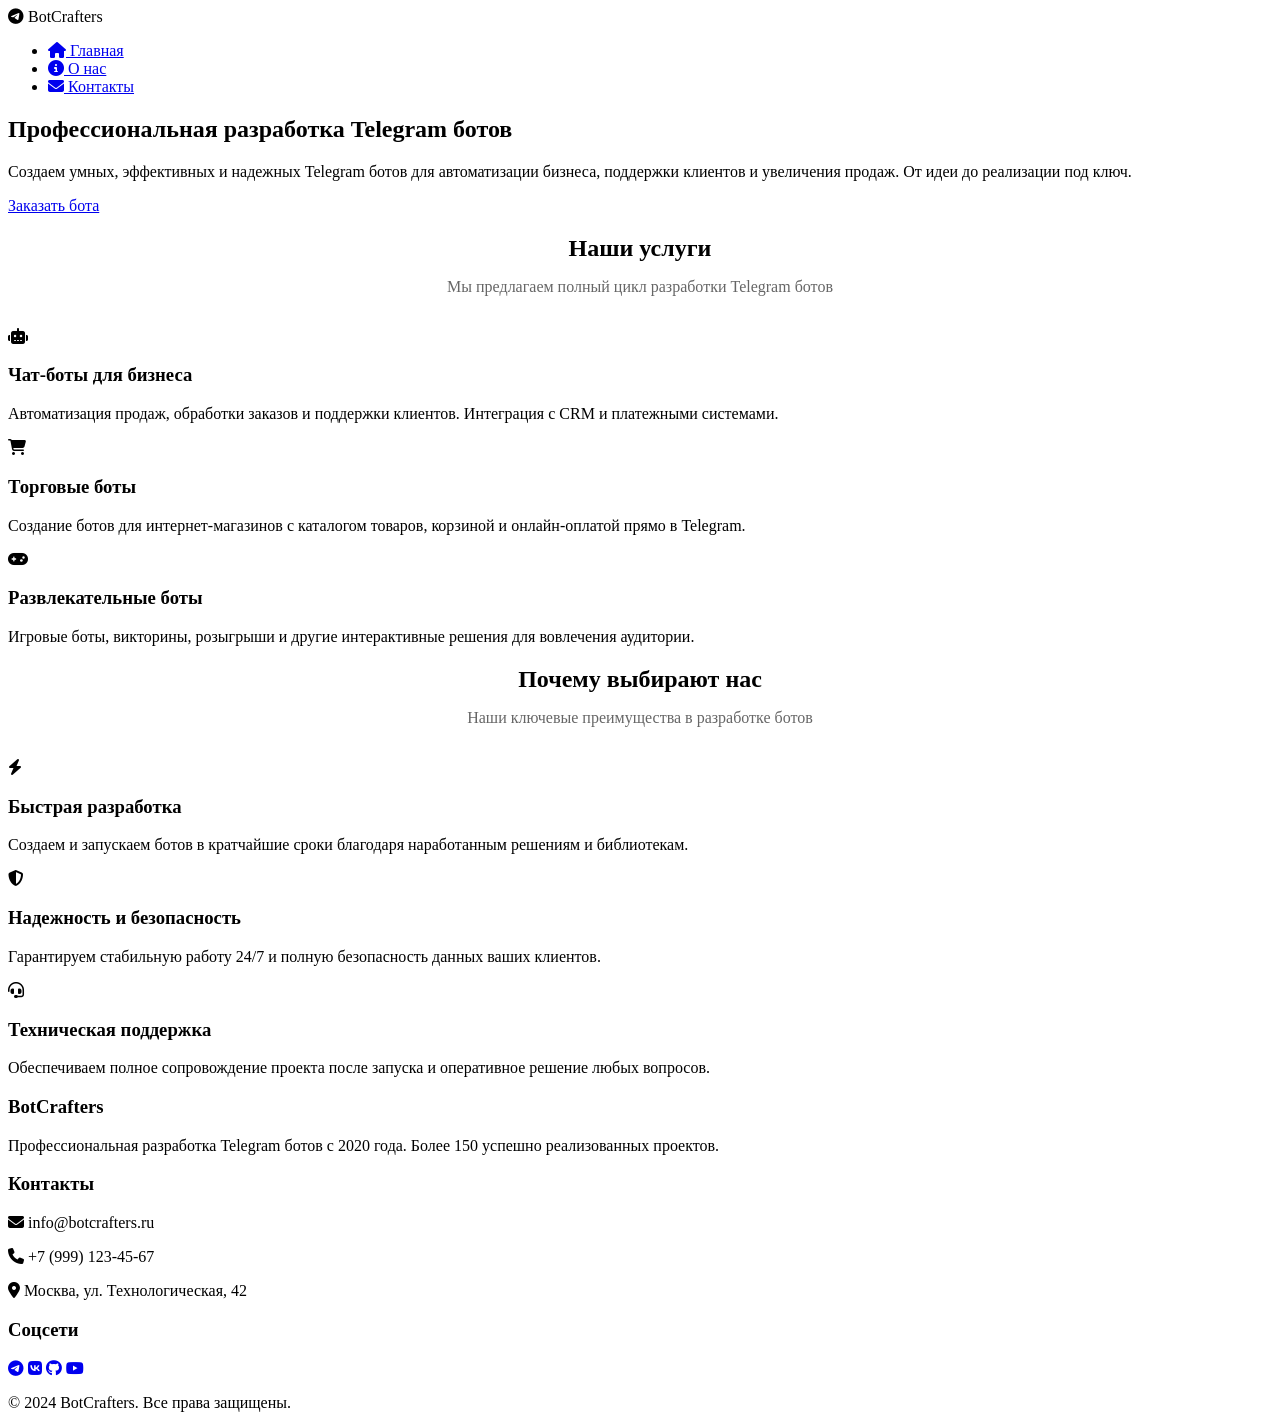
==== index.html @ 05d84965 "Add index" ====
<!DOCTYPE html>
<html lang="ru">
<head>
    <meta charset="UTF-8">
    <meta name="viewport" content="width=device-width, initial-scale=1.0">
    <title>BotCrafters - Разработка Telegram ботов</title>
    <link rel="stylesheet" href="style.css">
    <link rel="stylesheet" href="https://cdnjs.cloudflare.com/ajax/libs/font-awesome/6.4.0/css/all.min.css">
    <link rel="icon" type="image/x-icon" href="https://telegram.org/favicon.ico">
</head>
<body>
    <!-- Шапка -->
    <header>
        <div class="container">
            <nav>
                <div class="logo">
                    <i class="fab fa-telegram logo-icon"></i>
                    <span>BotCrafters</span>
                </div>
                <ul class="nav-links">
                    <li><a href="index.html"><i class="fas fa-home"></i> Главная</a></li>
                    <li><a href="about.html"><i class="fas fa-info-circle"></i> О нас</a></li>
                    <li><a href="contact.html"><i class="fas fa-envelope"></i> Контакты</a></li>
                </ul>
            </nav>
        </div>
    </header>

    <!-- Основной контент -->
    <main>
        <div class="container">
            <!-- Герой-секция -->
            <section class="hero">
                <h1>Профессиональная разработка Telegram ботов</h1>
                <p>Создаем умных, эффективных и надежных Telegram ботов для автоматизации бизнеса, поддержки клиентов и увеличения продаж. От идеи до реализации под ключ.</p>
                <a href="contact.html" class="btn">Заказать бота</a>
            </section>

            <!-- Услуги -->
            <section class="services">
                <h2 style="text-align: center; margin-bottom: 1rem;">Наши услуги</h2>
                <p style="text-align: center; margin-bottom: 2rem; color: #666;">Мы предлагаем полный цикл разработки Telegram ботов</p>
                
                <div class="services-grid">
                    <div class="service-card">
                        <div class="service-icon">
                            <i class="fas fa-robot"></i>
                        </div>
                        <h3>Чат-боты для бизнеса</h3>
                        <p>Автоматизация продаж, обработки заказов и поддержки клиентов. Интеграция с CRM и платежными системами.</p>
                    </div>
                    
                    <div class="service-card">
                        <div class="service-icon">
                            <i class="fas fa-shopping-cart"></i>
                        </div>
                        <h3>Торговые боты</h3>
                        <p>Создание ботов для интернет-магазинов с каталогом товаров, корзиной и онлайн-оплатой прямо в Telegram.</p>
                    </div>
                    
                    <div class="service-card">
                        <div class="service-icon">
                            <i class="fas fa-gamepad"></i>
                        </div>
                        <h3>Развлекательные боты</h3>
                        <p>Игровые боты, викторины, розыгрыши и другие интерактивные решения для вовлечения аудитории.</p>
                    </div>
                </div>
            </section>

            <!-- Преимущества -->
            <section class="features">
                <h2 style="text-align: center; margin-bottom: 1rem;">Почему выбирают нас</h2>
                <p style="text-align: center; margin-bottom: 2rem; color: #666;">Наши ключевые преимущества в разработке ботов</p>
                
                <div class="features-grid">
                    <div class="feature-card">
                        <div class="feature-icon">
                            <i class="fas fa-bolt"></i>
                        </div>
                        <h3>Быстрая разработка</h3>
                        <p>Создаем и запускаем ботов в кратчайшие сроки благодаря наработанным решениям и библиотекам.</p>
                    </div>
                    
                    <div class="feature-card">
                        <div class="feature-icon">
                            <i class="fas fa-shield-alt"></i>
                        </div>
                        <h3>Надежность и безопасность</h3>
                        <p>Гарантируем стабильную работу 24/7 и полную безопасность данных ваших клиентов.</p>
                    </div>
                    
                    <div class="feature-card">
                        <div class="feature-icon">
                            <i class="fas fa-headset"></i>
                        </div>
                        <h3>Техническая поддержка</h3>
                        <p>Обеспечиваем полное сопровождение проекта после запуска и оперативное решение любых вопросов.</p>
                    </div>
                </div>
            </section>
        </div>
    </main>

    <!-- Подвал -->
    <footer>
        <div class="container">
            <div class="footer-content">
                <div class="footer-section">
                    <h3>BotCrafters</h3>
                    <p>Профессиональная разработка Telegram ботов с 2020 года. Более 150 успешно реализованных проектов.</p>
                </div>
                
                <div class="footer-section">
                    <h3>Контакты</h3>
                    <p><i class="fas fa-envelope"></i> info@botcrafters.ru</p>
                    <p><i class="fas fa-phone"></i> +7 (999) 123-45-67</p>
                    <p><i class="fas fa-map-marker-alt"></i> Москва, ул. Технологическая, 42</p>
                </div>
                
                <div class="footer-section">
                    <h3>Соцсети</h3>
                    <div class="social-links">
                        <a href="#"><i class="fab fa-telegram"></i></a>
                        <a href="#"><i class="fab fa-vk"></i></a>
                        <a href="#"><i class="fab fa-github"></i></a>
                        <a href="#"><i class="fab fa-youtube"></i></a>
                    </div>
                </div>
            </div>
            
            <div class="copyright">
                <p>&copy; 2024 BotCrafters. Все права защищены.</p>
            </div>
        </div>
    </footer>

    <script src="script.js"></script>
</body>
</html>
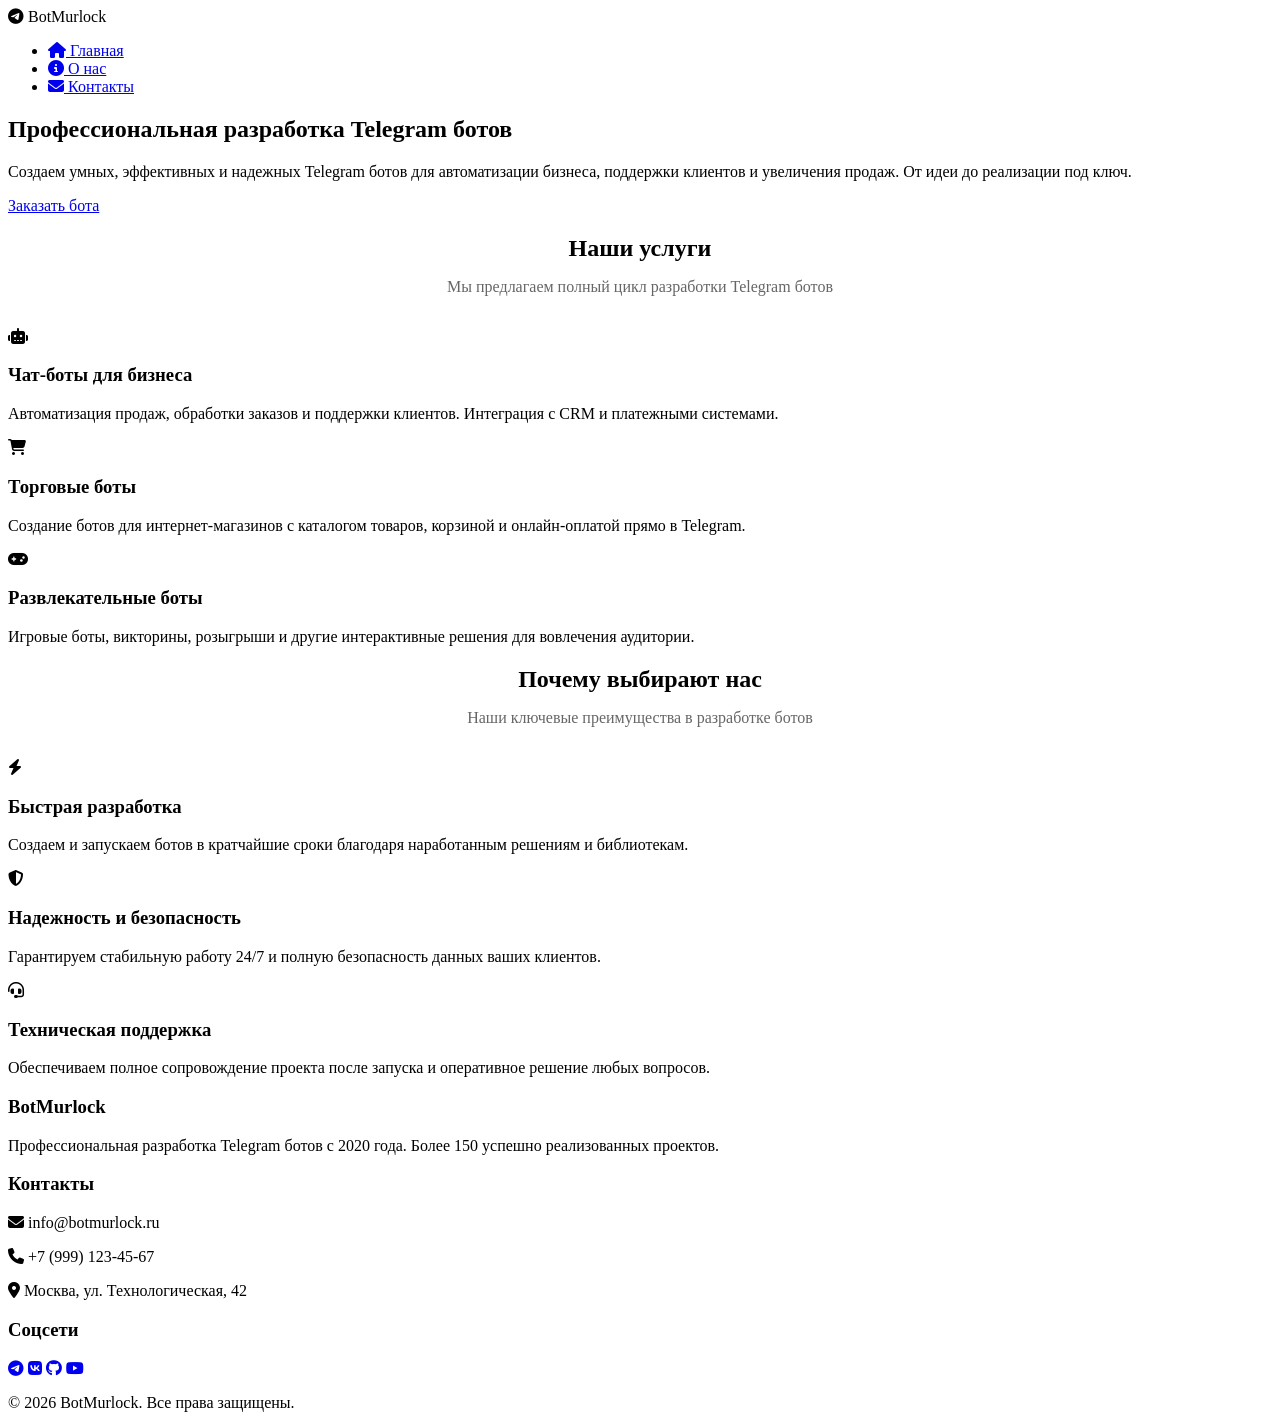
==== commit a2a3c36e: "Update about , contact , index" ====
--- a/index.html
+++ b/index.html
@@ -3,7 +3,7 @@
 <head>
     <meta charset="UTF-8">
     <meta name="viewport" content="width=device-width, initial-scale=1.0">
-    <title>BotCrafters - Разработка Telegram ботов</title>
+    <title>BotMurlock - Разработка Telegram ботов</title>
     <link rel="stylesheet" href="style.css">
     <link rel="stylesheet" href="https://cdnjs.cloudflare.com/ajax/libs/font-awesome/6.4.0/css/all.min.css">
     <link rel="icon" type="image/x-icon" href="https://telegram.org/favicon.ico">
@@ -15,7 +15,7 @@
             <nav>
                 <div class="logo">
                     <i class="fab fa-telegram logo-icon"></i>
-                    <span>BotCrafters</span>
+                    <span>BotMurlock</span>
                 </div>
                 <ul class="nav-links">
                     <li><a href="index.html"><i class="fas fa-home"></i> Главная</a></li>
@@ -107,13 +107,13 @@
         <div class="container">
             <div class="footer-content">
                 <div class="footer-section">
-                    <h3>BotCrafters</h3>
+                    <h3>BotMurlock</h3>
                     <p>Профессиональная разработка Telegram ботов с 2020 года. Более 150 успешно реализованных проектов.</p>
                 </div>
                 
                 <div class="footer-section">
                     <h3>Контакты</h3>
-                    <p><i class="fas fa-envelope"></i> info@botcrafters.ru</p>
+                    <p><i class="fas fa-envelope"></i> info@botmurlock.ru</p>
                     <p><i class="fas fa-phone"></i> +7 (999) 123-45-67</p>
                     <p><i class="fas fa-map-marker-alt"></i> Москва, ул. Технологическая, 42</p>
                 </div>
@@ -130,7 +130,7 @@
             </div>
             
             <div class="copyright">
-                <p>&copy; 2024 BotCrafters. Все права защищены.</p>
+                <p>&copy; 2026 BotMurlock. Все права защищены.</p>
             </div>
         </div>
     </footer>
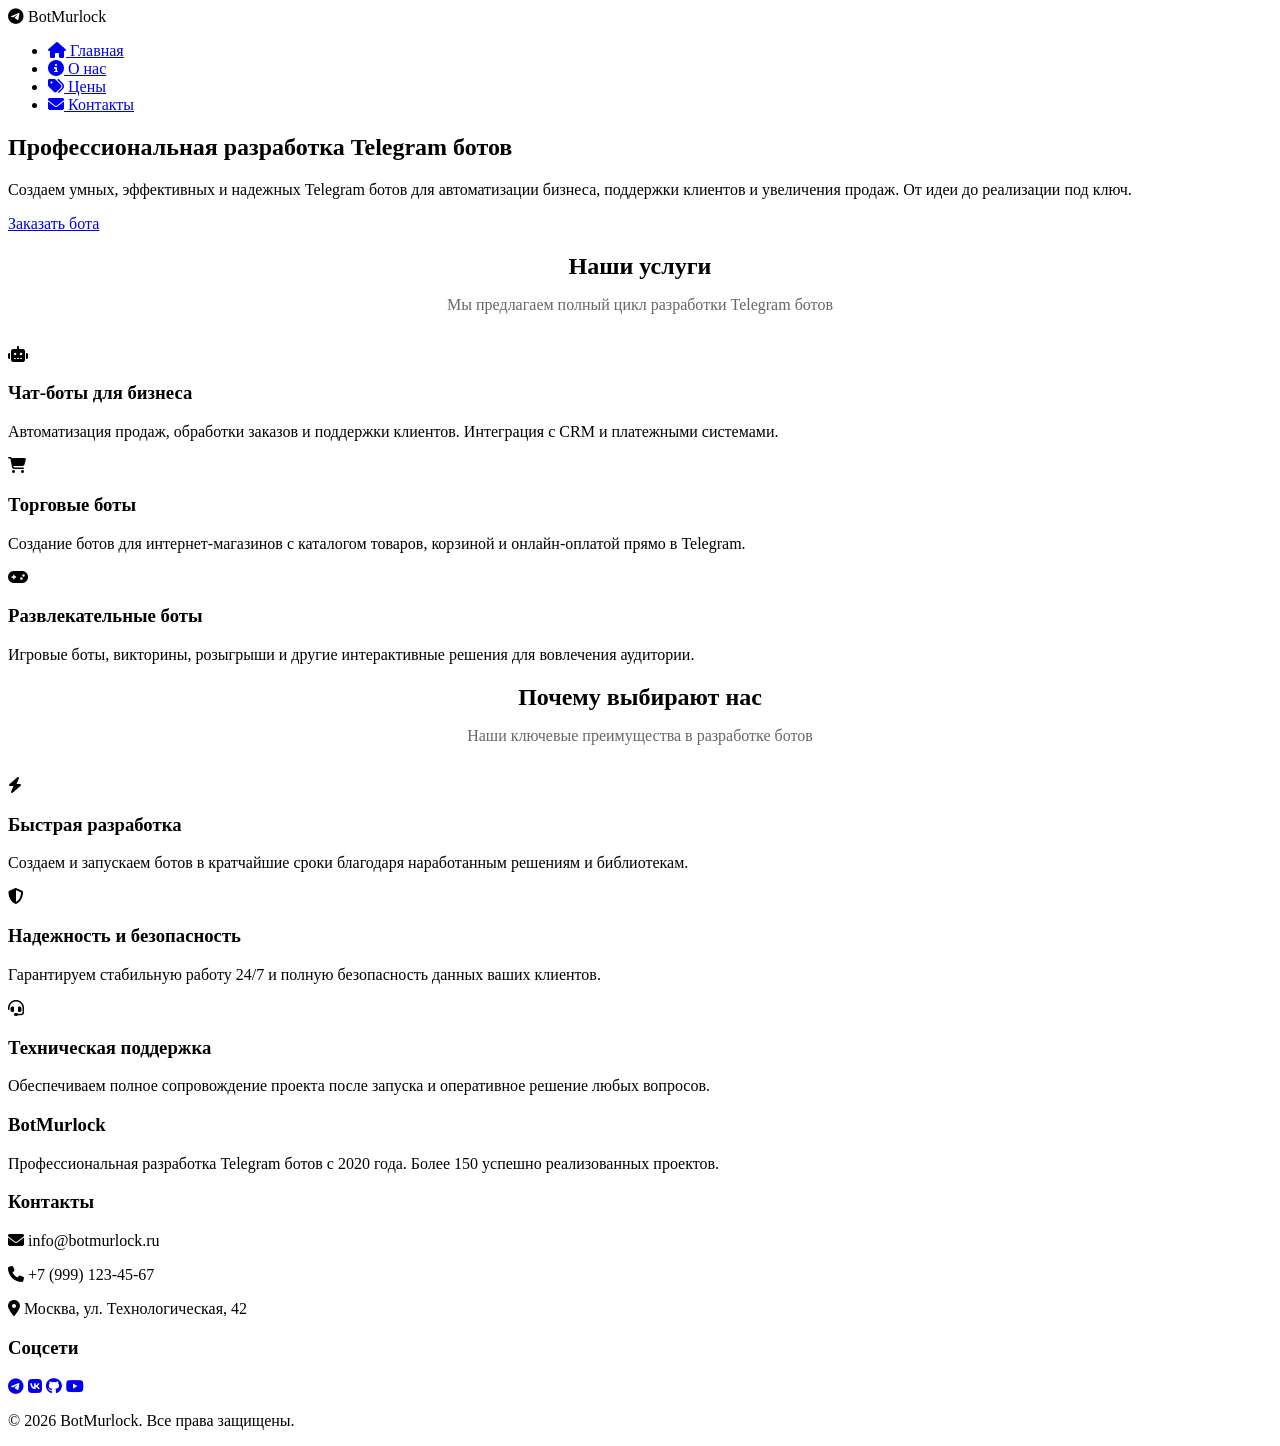
==== commit d47369d5: "Add pricing in nav menu" ====
--- a/index.html
+++ b/index.html
@@ -20,6 +20,7 @@
                 <ul class="nav-links">
                     <li><a href="index.html"><i class="fas fa-home"></i> Главная</a></li>
                     <li><a href="about.html"><i class="fas fa-info-circle"></i> О нас</a></li>
+                    <li><a href="pricing.html"><i class="fas fa-tags"></i> Цены</a></li>
                     <li><a href="contact.html"><i class="fas fa-envelope"></i> Контакты</a></li>
                 </ul>
             </nav>
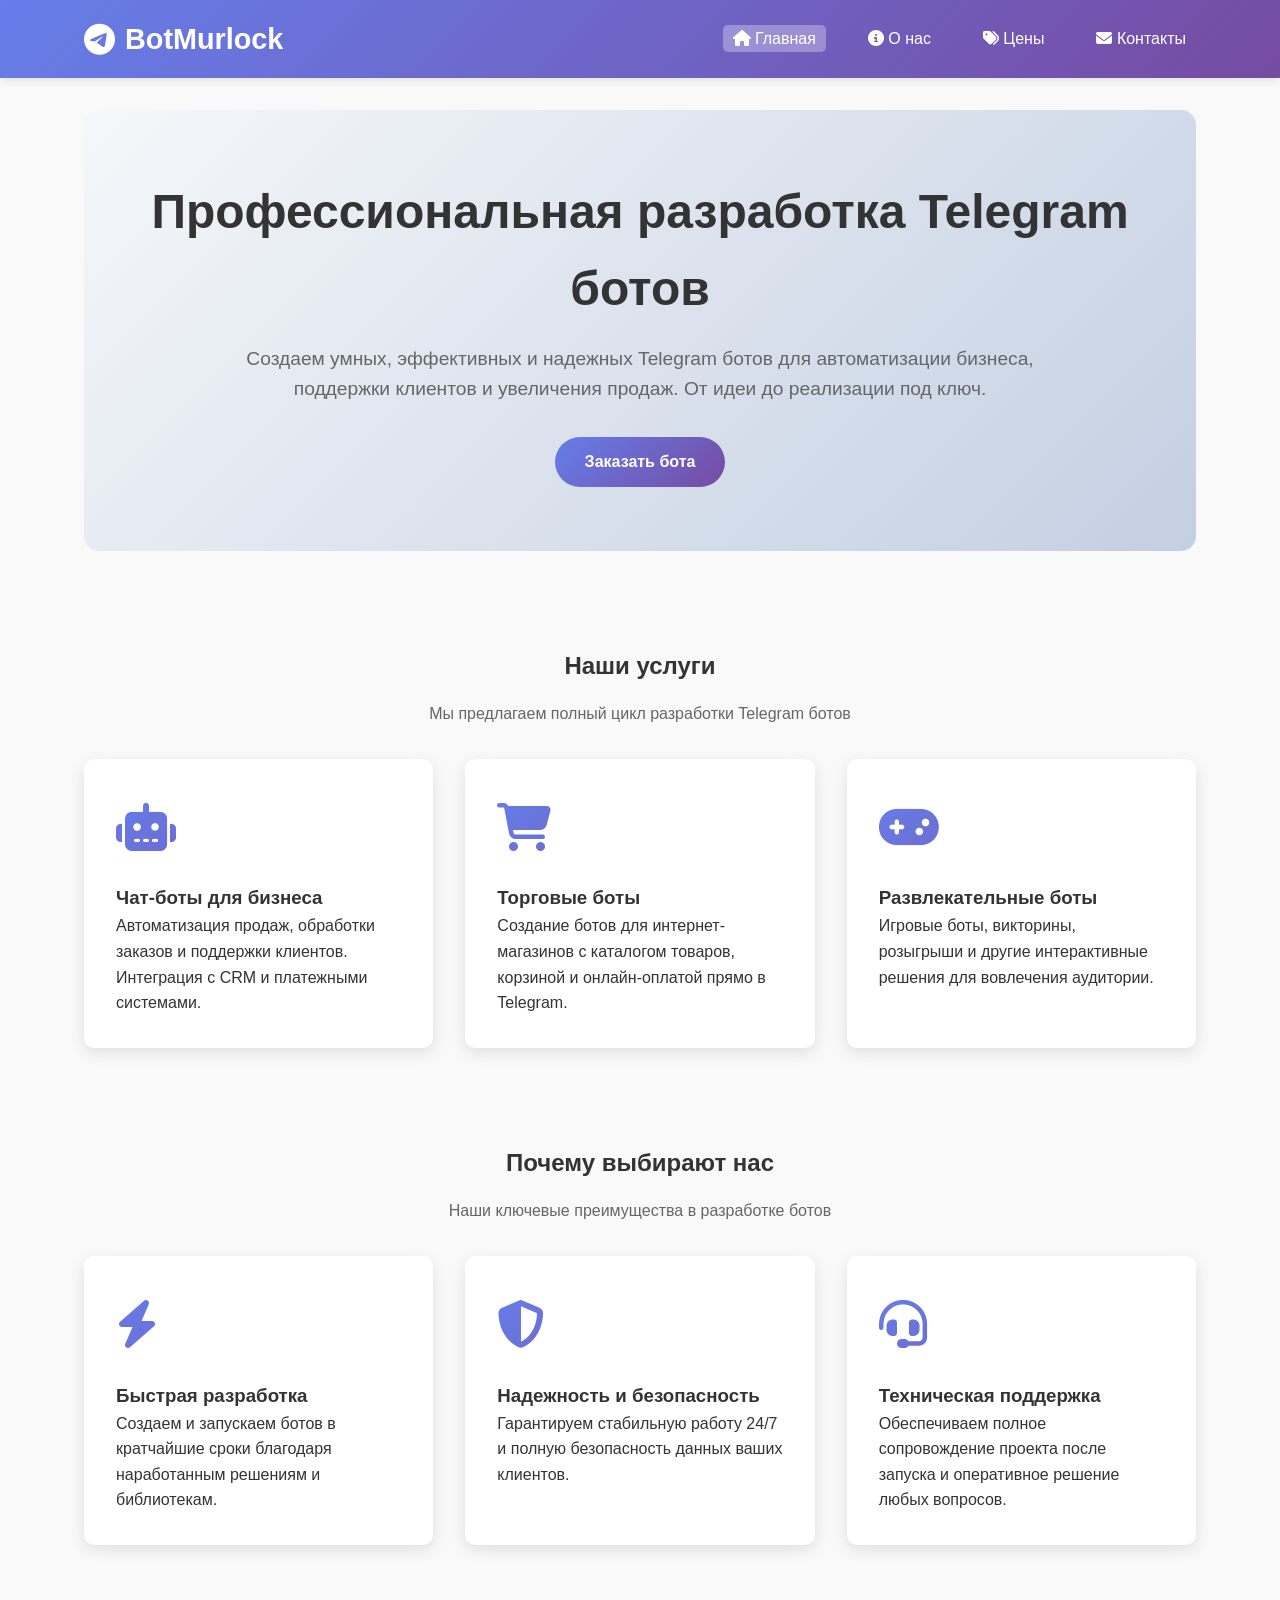
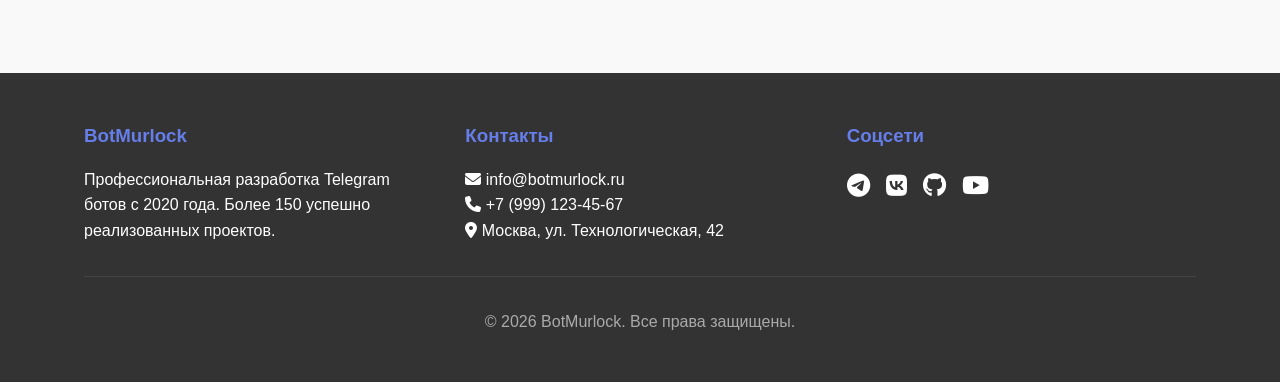
==== commit 85c62da5: "Update main pages, styles and JavaScripts" ====
--- a/index.html
+++ b/index.html
@@ -4,7 +4,7 @@
     <meta charset="UTF-8">
     <meta name="viewport" content="width=device-width, initial-scale=1.0">
     <title>BotMurlock - Разработка Telegram ботов</title>
-    <link rel="stylesheet" href="style.css">
+    <link rel="stylesheet" href="CSS/style.css">
     <link rel="stylesheet" href="https://cdnjs.cloudflare.com/ajax/libs/font-awesome/6.4.0/css/all.min.css">
     <link rel="icon" type="image/x-icon" href="https://telegram.org/favicon.ico">
 </head>
@@ -41,7 +41,7 @@
             <section class="services">
                 <h2 style="text-align: center; margin-bottom: 1rem;">Наши услуги</h2>
                 <p style="text-align: center; margin-bottom: 2rem; color: #666;">Мы предлагаем полный цикл разработки Telegram ботов</p>
-                
+
                 <div class="services-grid">
                     <div class="service-card">
                         <div class="service-icon">
@@ -50,7 +50,7 @@
                         <h3>Чат-боты для бизнеса</h3>
                         <p>Автоматизация продаж, обработки заказов и поддержки клиентов. Интеграция с CRM и платежными системами.</p>
                     </div>
-                    
+
                     <div class="service-card">
                         <div class="service-icon">
                             <i class="fas fa-shopping-cart"></i>
@@ -58,7 +58,7 @@
                         <h3>Торговые боты</h3>
                         <p>Создание ботов для интернет-магазинов с каталогом товаров, корзиной и онлайн-оплатой прямо в Telegram.</p>
                     </div>
-                    
+
                     <div class="service-card">
                         <div class="service-icon">
                             <i class="fas fa-gamepad"></i>
@@ -73,7 +73,7 @@
             <section class="features">
                 <h2 style="text-align: center; margin-bottom: 1rem;">Почему выбирают нас</h2>
                 <p style="text-align: center; margin-bottom: 2rem; color: #666;">Наши ключевые преимущества в разработке ботов</p>
-                
+
                 <div class="features-grid">
                     <div class="feature-card">
                         <div class="feature-icon">
@@ -82,7 +82,7 @@
                         <h3>Быстрая разработка</h3>
                         <p>Создаем и запускаем ботов в кратчайшие сроки благодаря наработанным решениям и библиотекам.</p>
                     </div>
-                    
+
                     <div class="feature-card">
                         <div class="feature-icon">
                             <i class="fas fa-shield-alt"></i>
@@ -90,7 +90,7 @@
                         <h3>Надежность и безопасность</h3>
                         <p>Гарантируем стабильную работу 24/7 и полную безопасность данных ваших клиентов.</p>
                     </div>
-                    
+
                     <div class="feature-card">
                         <div class="feature-icon">
                             <i class="fas fa-headset"></i>
@@ -111,14 +111,14 @@
                     <h3>BotMurlock</h3>
                     <p>Профессиональная разработка Telegram ботов с 2020 года. Более 150 успешно реализованных проектов.</p>
                 </div>
-                
+
                 <div class="footer-section">
                     <h3>Контакты</h3>
                     <p><i class="fas fa-envelope"></i> info@botmurlock.ru</p>
                     <p><i class="fas fa-phone"></i> +7 (999) 123-45-67</p>
                     <p><i class="fas fa-map-marker-alt"></i> Москва, ул. Технологическая, 42</p>
                 </div>
-                
+
                 <div class="footer-section">
                     <h3>Соцсети</h3>
                     <div class="social-links">
@@ -129,13 +129,13 @@
                     </div>
                 </div>
             </div>
-            
+
             <div class="copyright">
                 <p>&copy; 2026 BotMurlock. Все права защищены.</p>
             </div>
         </div>
     </footer>
 
-    <script src="script.js"></script>
+    <script src="JS/main.js"></script>
 </body>
 </html>
--- a/CSS/style.css
+++ b/CSS/style.css
@@ -0,0 +1,1099 @@
+/* Общие стили */
+* {
+    margin: 0;
+    padding: 0;
+    box-sizing: border-box;
+    font-family: 'Segoe UI', Tahoma, Geneva, Verdana, sans-serif;
+}
+
+body {
+    line-height: 1.6;
+    color: #333;
+    background-color: #f9f9f9;
+}
+
+.container {
+    width: 90%;
+    max-width: 1200px;
+    margin: 0 auto;
+    padding: 0 20px;
+}
+
+/* Шапка */
+header {
+    background: linear-gradient(135deg, #667eea 0%, #764ba2 100%);
+    color: white;
+    padding: 1rem 0;
+    position: sticky;
+    top: 0;
+    z-index: 1000;
+    box-shadow: 0 2px 10px rgba(0,0,0,0.1);
+}
+
+nav {
+    display: flex;
+    justify-content: space-between;
+    align-items: center;
+}
+
+.logo {
+    font-size: 1.8rem;
+    font-weight: bold;
+    display: flex;
+    align-items: center;
+    gap: 10px;
+}
+
+.logo-icon {
+    font-size: 2rem;
+}
+
+.nav-links {
+    display: flex;
+    list-style: none;
+    gap: 2rem;
+}
+
+.nav-links a {
+    color: white;
+    text-decoration: none;
+    font-weight: 500;
+    transition: all 0.3s ease;
+    padding: 5px 10px;
+    border-radius: 5px;
+}
+
+.nav-links a:hover {
+    background-color: rgba(255,255,255,0.2);
+}
+
+/* Главный контент */
+main {
+    padding: 2rem 0;
+    min-height: calc(100vh - 200px);
+}
+
+.hero {
+    text-align: center;
+    padding: 4rem 0;
+    background: linear-gradient(135deg, #f5f7fa 0%, #c3cfe2 100%);
+    border-radius: 15px;
+    margin-bottom: 3rem;
+}
+
+.hero h1 {
+    font-size: 3rem;
+    margin-bottom: 1rem;
+    color: #333;
+}
+
+.hero p {
+    font-size: 1.2rem;
+    color: #666;
+    max-width: 800px;
+    margin: 0 auto 2rem;
+}
+
+.btn {
+    display: inline-block;
+    background: linear-gradient(135deg, #667eea 0%, #764ba2 100%);
+    color: white;
+    padding: 12px 30px;
+    text-decoration: none;
+    border-radius: 30px;
+    font-weight: bold;
+    transition: transform 0.3s ease, box-shadow 0.3s ease;
+}
+
+.btn:hover {
+    transform: translateY(-3px);
+    box-shadow: 0 5px 15px rgba(0,0,0,0.2);
+}
+
+/* Секции */
+.services, .features, .about-content, .contact-content {
+    padding: 3rem 0;
+}
+
+.services-grid, .features-grid {
+    display: grid;
+    grid-template-columns: repeat(auto-fit, minmax(300px, 1fr));
+    gap: 2rem;
+    margin-top: 2rem;
+}
+
+.service-card, .feature-card {
+    background: white;
+    padding: 2rem;
+    border-radius: 10px;
+    box-shadow: 0 5px 15px rgba(0,0,0,0.1);
+    transition: transform 0.3s ease;
+}
+
+.service-card:hover, .feature-card:hover {
+    transform: translateY(-5px);
+}
+
+.service-icon, .feature-icon {
+    font-size: 3rem;
+    margin-bottom: 1rem;
+    background: linear-gradient(135deg, #667eea 0%, #764ba2 100%);
+    -webkit-background-clip: text;
+    -webkit-text-fill-color: transparent;
+}
+
+/* Форма */
+.contact-form {
+    max-width: 600px;
+    margin: 0 auto;
+    background: white;
+    padding: 2rem;
+    border-radius: 10px;
+    box-shadow: 0 5px 15px rgba(0,0,0,0.1);
+}
+
+.form-group {
+    margin-bottom: 1.5rem;
+}
+
+.form-group label {
+    display: block;
+    margin-bottom: 0.5rem;
+    font-weight: 500;
+}
+
+.form-group input,
+.form-group textarea,
+.form-group select {
+    width: 100%;
+    padding: 10px;
+    border: 2px solid #ddd;
+    border-radius: 5px;
+    font-size: 1rem;
+    transition: border-color 0.3s ease;
+}
+
+.form-group input:focus,
+.form-group textarea:focus,
+.form-group select:focus {
+    outline: none;
+    border-color: #667eea;
+}
+
+/* Подвал */
+footer {
+    background: #333;
+    color: white;
+    padding: 3rem 0;
+    margin-top: 3rem;
+}
+
+.footer-content {
+    display: grid;
+    grid-template-columns: repeat(auto-fit, minmax(250px, 1fr));
+    gap: 2rem;
+}
+
+.footer-section h3 {
+    margin-bottom: 1rem;
+    color: #667eea;
+}
+
+.social-links {
+    display: flex;
+    gap: 1rem;
+    margin-top: 1rem;
+}
+
+.social-links a {
+    color: white;
+    font-size: 1.5rem;
+    transition: color 0.3s ease;
+}
+
+.social-links a:hover {
+    color: #667eea;
+}
+
+.copyright {
+    text-align: center;
+    margin-top: 2rem;
+    padding-top: 2rem;
+    border-top: 1px solid #444;
+    color: #aaa;
+}
+
+/* Адаптивность */
+@media (max-width: 768px) {
+    .nav-links {
+        flex-direction: column;
+        gap: 1rem;
+    }
+
+    .hero h1 {
+        font-size: 2rem;
+    }
+
+    .services-grid, .features-grid {
+        grid-template-columns: 1fr;
+    }
+}
+
+/* Анимации для страницы цен */
+@keyframes fadeInUp {
+    from {
+        opacity: 0;
+        transform: translateY(30px);
+    }
+    to {
+        opacity: 1;
+        transform: translateY(0);
+    }
+}
+
+@keyframes pulse {
+    0% {
+        transform: scale(1);
+    }
+    50% {
+        transform: scale(1.05);
+    }
+    100% {
+        transform: scale(1);
+    }
+}
+
+@keyframes float {
+    0%, 100% {
+        transform: translateY(0);
+    }
+    50% {
+        transform: translateY(-10px);
+    }
+}
+
+@keyframes gradientShift {
+    0% {
+        background-position: 0% 50%;
+    }
+    50% {
+        background-position: 100% 50%;
+    }
+    100% {
+        background-position: 0% 50%;
+    }
+}
+
+@keyframes checkmarkPop {
+    0% {
+        transform: scale(0);
+    }
+    70% {
+        transform: scale(1.2);
+    }
+    100% {
+        transform: scale(1);
+    }
+}
+
+/* Классы анимаций */
+.animate-fade-up {
+    animation: fadeInUp 0.8s ease-out forwards;
+    opacity: 0;
+}
+
+.animate-delay-1 {
+    animation-delay: 0.2s;
+}
+
+.animate-delay-2 {
+    animation-delay: 0.4s;
+}
+
+.animate-delay-3 {
+    animation-delay: 0.6s;
+}
+
+.pricing-card:hover {
+    animation: pulse 0.5s ease;
+    box-shadow: 0 20px 40px rgba(102, 126, 234, 0.3);
+}
+
+.recommended-badge {
+    animation: float 3s ease-in-out infinite;
+}
+
+.gradient-animate {
+    background: linear-gradient(-45deg, #667eea, #764ba2, #f093fb, #f5576c);
+    background-size: 400% 400%;
+    animation: gradientShift 8s ease infinite;
+}
+
+.checkmark-animate {
+    animation: checkmarkPop 0.4s ease-out;
+}
+
+/* Стили для страницы цен */
+.pricing-hero {
+    text-align: center;
+    padding: 4rem 0;
+    margin-bottom: 3rem;
+}
+
+.pricing-container {
+    display: grid;
+    grid-template-columns: repeat(auto-fit, minmax(300px, 1fr));
+    gap: 2rem;
+    margin-bottom: 4rem;
+}
+
+.pricing-card {
+    background: white;
+    border-radius: 15px;
+    padding: 2.5rem;
+    box-shadow: 0 10px 30px rgba(0,0,0,0.1);
+    transition: all 0.3s ease;
+    position: relative;
+    overflow: hidden;
+}
+
+.pricing-card::before {
+    content: '';
+    position: absolute;
+    top: 0;
+    left: 0;
+    right: 0;
+    height: 5px;
+}
+
+.pricing-card-free::before {
+    background: linear-gradient(to right, #667eea, #764ba2);
+}
+
+.pricing-card-starter::before {
+    background: linear-gradient(to right, #4facfe, #00f2fe);
+}
+
+.pricing-card-pro::before {
+    background: linear-gradient(to right, #f093fb, #f5576c);
+}
+
+.pricing-card-business::before {
+    background: linear-gradient(to right, #43e97b, #38f9d7);
+}
+
+.recommended-badge {
+    position: absolute;
+    top: 20px;
+    right: -30px;
+    background: linear-gradient(135deg, #667eea 0%, #764ba2 100%);
+    color: white;
+    padding: 5px 30px;
+    transform: rotate(45deg);
+    font-size: 0.8rem;
+    font-weight: bold;
+}
+
+.pricing-header {
+    text-align: center;
+    margin-bottom: 2rem;
+}
+
+.price {
+    font-size: 3rem;
+    font-weight: bold;
+    margin: 1rem 0;
+}
+
+.price-currency {
+    font-size: 1.5rem;
+    vertical-align: super;
+}
+
+.price-period {
+    color: #666;
+    font-size: 0.9rem;
+}
+
+.pricing-features {
+    list-style: none;
+    margin: 2rem 0;
+}
+
+.pricing-features li {
+    padding: 0.8rem 0;
+    border-bottom: 1px solid #eee;
+    display: flex;
+    align-items: center;
+}
+
+.pricing-features li:last-child {
+    border-bottom: none;
+}
+
+.feature-check {
+    color: #4CAF50;
+    margin-right: 10px;
+    font-size: 1.2rem;
+}
+
+.feature-cross {
+    color: #f44336;
+    margin-right: 10px;
+    font-size: 1.2rem;
+}
+
+.feature-limit {
+    color: #ff9800;
+    margin-right: 10px;
+    font-size: 1.2rem;
+}
+
+/* Таблица сравнения */
+.comparison-table {
+    overflow-x: auto;
+    margin: 4rem 0;
+}
+
+.comparison-table table {
+    width: 100%;
+    border-collapse: collapse;
+    background: white;
+    border-radius: 10px;
+    overflow: hidden;
+    box-shadow: 0 10px 30px rgba(0,0,0,0.1);
+}
+
+.comparison-table th {
+    background: linear-gradient(135deg, #667eea 0%, #764ba2 100%);
+    color: white;
+    padding: 1.5rem;
+    text-align: center;
+}
+
+.comparison-table td {
+    padding: 1.2rem;
+    text-align: center;
+    border-bottom: 1px solid #eee;
+}
+
+.comparison-table tr:hover {
+    background-color: #f8f9ff;
+}
+
+.comparison-table .feature-name {
+    text-align: left;
+    font-weight: 500;
+    background: #f9f9f9;
+}
+
+.comparison-icon {
+    font-size: 1.2rem;
+}
+
+.icon-yes {
+    color: #4CAF50;
+}
+
+.icon-no {
+    color: #f44336;
+}
+
+.icon-limit {
+    color: #ff9800;
+}
+
+/* FAQ секция */
+.faq-section {
+    margin: 4rem 0;
+}
+
+.faq-item {
+    background: white;
+    margin-bottom: 1rem;
+    border-radius: 10px;
+    overflow: hidden;
+    box-shadow: 0 5px 15px rgba(0,0,0,0.1);
+}
+
+.faq-question {
+    padding: 1.5rem;
+    cursor: pointer;
+    display: flex;
+    justify-content: space-between;
+    align-items: center;
+    font-weight: 500;
+    background: #f8f9ff;
+}
+
+.faq-answer {
+    padding: 0 1.5rem;
+    max-height: 0;
+    overflow: hidden;
+    transition: max-height 0.3s ease, padding 0.3s ease;
+}
+
+.faq-answer.active {
+    padding: 1.5rem;
+    max-height: 500px;
+}
+
+.faq-toggle {
+    transition: transform 0.3s ease;
+}
+
+.faq-toggle.active {
+    transform: rotate(45deg);
+}
+
+/* Тогглер периодов */
+.billing-toggle {
+    display: flex;
+    align-items: center;
+    justify-content: center;
+    gap: 1rem;
+    margin: 2rem 0;
+}
+
+.switch {
+    position: relative;
+    display: inline-block;
+    width: 60px;
+    height: 30px;
+}
+
+.switch input {
+    opacity: 0;
+    width: 0;
+    height: 0;
+}
+
+
+
+.slider {
+    position: absolute;
+    cursor: pointer;
+    top: 0;
+    left: 0;
+    right: 0;
+    bottom: 0;
+    background: linear-gradient(135deg, #667eea 0%, #764ba2 100%);
+    transition: .4s;
+}
+
+.slider:before {
+    position: absolute;
+    content: "";
+    height: 22px;
+    width: 22px;
+    left: 4px;
+    bottom: 4px;
+    background-color: white;
+    transition: .4s;
+}
+
+input:checked + .slider:before {
+    transform: translateX(30px);
+}
+
+.slider.round {
+    border-radius: 34px;
+}
+
+.slider.round:before {
+    border-radius: 50%;
+}
+
+.billing-option {
+    font-weight: 500;
+    color: #666;
+}
+
+.billing-option.active {
+    color: #667eea;
+    font-weight: bold;
+}
+
+.price-monthly, .price-yearly {
+    display: none;
+}
+
+.price-monthly.active, .price-yearly.active {
+    display: block;
+}
+
+.year-savings {
+    background: #e8f5e9;
+    color: #2e7d32;
+    padding: 5px 10px;
+    border-radius: 20px;
+    font-size: 0.8rem;
+    font-weight: bold;
+    margin-left: 10px;
+}
+
+/* Анимации для портфолио */
+@keyframes fadeIn {
+    from {
+        opacity: 0;
+    }
+    to {
+        opacity: 1;
+    }
+}
+
+@keyframes slideInLeft {
+    from {
+        opacity: 0;
+        transform: translateX(-50px);
+    }
+    to {
+        opacity: 1;
+        transform: translateX(0);
+    }
+}
+
+@keyframes slideInRight {
+    from {
+        opacity: 0;
+        transform: translateX(50px);
+    }
+    to {
+        opacity: 1;
+        transform: translateX(0);
+    }
+}
+
+@keyframes scaleUp {
+    from {
+        transform: scale(0.9);
+        opacity: 0;
+    }
+    to {
+        transform: scale(1);
+        opacity: 1;
+    }
+}
+
+@keyframes shimmer {
+    0% {
+        background-position: -1000px 0;
+    }
+    100% {
+        background-position: 1000px 0;
+    }
+}
+
+@keyframes rotate {
+    from {
+        transform: rotate(0deg);
+    }
+    to {
+        transform: rotate(360deg);
+    }
+}
+
+/* Стили для страницы портфолио */
+.portfolio-hero {
+    text-align: center;
+    padding: 4rem 0 2rem;
+    background: linear-gradient(135deg, #f5f7fa 0%, #c3cfe2 100%);
+    border-radius: 15px;
+    margin-bottom: 3rem;
+}
+
+.portfolio-stats {
+    display: flex;
+    justify-content: center;
+    gap: 3rem;
+    margin-top: 2rem;
+    flex-wrap: wrap;
+}
+
+.stat-item {
+    text-align: center;
+}
+
+.stat-number {
+    font-size: 2.5rem;
+    font-weight: bold;
+    background: linear-gradient(135deg, #667eea 0%, #764ba2 100%);
+    -webkit-background-clip: text;
+    -webkit-text-fill-color: transparent;
+    display: block;
+}
+
+.stat-label {
+    color: #666;
+    font-size: 0.9rem;
+}
+
+/* Фильтры портфолио */
+.portfolio-filters {
+    display: flex;
+    justify-content: center;
+    flex-wrap: wrap;
+    gap: 1rem;
+    margin: 2rem 0 3rem;
+    padding: 1.5rem;
+    background: white;
+    border-radius: 10px;
+    box-shadow: 0 5px 15px rgba(0,0,0,0.1);
+}
+
+.filter-btn {
+    padding: 10px 25px;
+    border: 2px solid #667eea;
+    background: white;
+    color: #667eea;
+    border-radius: 30px;
+    cursor: pointer;
+    font-weight: 500;
+    transition: all 0.3s ease;
+}
+
+.filter-btn:hover {
+    background: #f8f9ff;
+    transform: translateY(-2px);
+}
+
+/* Сетка портфолио */
+.portfolio-grid {
+    display: grid;
+    grid-template-columns: repeat(auto-fill, minmax(350px, 1fr));
+    gap: 2rem;
+    margin-bottom: 4rem;
+}
+
+.portfolio-card {
+    background: white;
+    border-radius: 15px;
+    overflow: hidden;
+    box-shadow: 0 10px 30px rgba(0,0,0,0.1);
+    transition: all 0.3s ease;
+    position: relative;
+}
+
+.portfolio-card:hover {
+    transform: translateY(-10px);
+    box-shadow: 0 20px 40px rgba(102, 126, 234, 0.2);
+}
+
+.portfolio-image {
+    height: 200px;
+    background: linear-gradient(135deg, #667eea 0%, #764ba2 100%);
+    display: flex;
+    align-items: center;
+    justify-content: center;
+    color: white;
+    font-size: 4rem;
+    position: relative;
+    overflow: hidden;
+}
+
+.portfolio-badge {
+    position: absolute;
+    top: 15px;
+    right: 15px;
+    background: rgba(255, 255, 255, 0.2);
+    backdrop-filter: blur(10px);
+    color: white;
+    padding: 5px 15px;
+    border-radius: 20px;
+    font-size: 0.8rem;
+    font-weight: bold;
+}
+
+.portfolio-content {
+    padding: 1.5rem;
+}
+
+.portfolio-content h3 {
+    margin-bottom: 0.5rem;
+    color: #333;
+}
+
+.portfolio-category {
+    color: #667eea;
+    font-size: 0.9rem;
+    font-weight: 500;
+    margin-bottom: 1rem;
+    display: inline-block;
+    padding: 3px 10px;
+    background: #f8f9ff;
+    border-radius: 15px;
+}
+
+.portfolio-description {
+    color: #666;
+    margin-bottom: 1.5rem;
+    line-height: 1.6;
+}
+
+.portfolio-tech {
+    display: flex;
+    gap: 10px;
+    margin-bottom: 1.5rem;
+    flex-wrap: wrap;
+}
+
+.tech-tag {
+    background: #f0f2f5;
+    padding: 5px 10px;
+    border-radius: 15px;
+    font-size: 0.8rem;
+    color: #555;
+    display: flex;
+    align-items: center;
+    gap: 5px;
+}
+
+.portfolio-link {
+    display: inline-block;
+    width: 100%;
+    text-align: center;
+    padding: 10px;
+    background: #f8f9ff;
+    color: #667eea;
+    text-decoration: none;
+    border-radius: 8px;
+    font-weight: 500;
+    transition: all 0.3s ease;
+}
+
+.portfolio-link:hover {
+    background: linear-gradient(135deg, #667eea 0%, #764ba2 100%);
+    color: white;
+    transform: translateY(-2px);
+}
+
+/* Модальное окно */
+.modal {
+    display: none;
+    position: fixed;
+    top: 0;
+    left: 0;
+    width: 100%;
+    height: 100%;
+    background: rgba(0, 0, 0, 0.8);
+    z-index: 1000;
+    align-items: center;
+    justify-content: center;
+    padding: 20px;
+}
+
+.modal-content {
+    background: white;
+    border-radius: 15px;
+    max-width: 900px;
+    width: 100%;
+    max-height: 90vh;
+    overflow-y: auto;
+    position: relative;
+}
+
+
+
+.modal-close {
+    position: absolute;
+    top: 15px;
+    right: 15px;
+    background: none;
+    border: none;
+    font-size: 1.5rem;
+    cursor: pointer;
+    color: #666;
+    z-index: 1001;
+    width: 40px;
+    height: 40px;
+    border-radius: 50%;
+    display: flex;
+    align-items: center;
+    justify-content: center;
+}
+
+.modal-close:hover {
+    background: #f0f0f0;
+}
+
+.modal-body {
+    padding: 2rem;
+}
+
+.modal-header {
+    margin-bottom: 2rem;
+    padding-bottom: 1rem;
+    border-bottom: 2px solid #f0f0f0;
+}
+
+.modal-features {
+    display: grid;
+    grid-template-columns: repeat(auto-fit, minmax(250px, 1fr));
+    gap: 1rem;
+    margin: 2rem 0;
+}
+
+.modal-feature {
+    background: #f8f9ff;
+    padding: 1rem;
+    border-radius: 8px;
+    display: flex;
+    align-items: center;
+    gap: 10px;
+}
+
+.modal-tech-stack {
+    display: flex;
+    flex-wrap: wrap;
+    gap: 1rem;
+    margin: 2rem 0;
+}
+
+.tech-stack-item {
+    display: flex;
+    flex-direction: column;
+    align-items: center;
+    text-align: center;
+    min-width: 80px;
+}
+
+.tech-stack-icon {
+    font-size: 2rem;
+    margin-bottom: 10px;
+    color: #667eea;
+}
+
+.modal-results {
+    background: linear-gradient(135deg, #667eea 0%, #764ba2 100%);
+    color: white;
+    padding: 2rem;
+    border-radius: 10px;
+    margin-top: 2rem;
+}
+
+.modal-results h3 {
+    color: white;
+    margin-bottom: 1rem;
+}
+
+/* Пошаговый процесс */
+.process-steps {
+    display: flex;
+    justify-content: space-between;
+    position: relative;
+    margin: 3rem 0;
+    flex-wrap: wrap;
+}
+
+.process-steps::before {
+    content: '';
+    position: absolute;
+    top: 25px;
+    left: 0;
+    right: 0;
+    height: 3px;
+    background: #f0f0f0;
+    z-index: 1;
+}
+
+.process-step {
+    text-align: center;
+    position: relative;
+    z-index: 2;
+    flex: 1;
+    min-width: 150px;
+    margin-bottom: 2rem;
+}
+
+.step-number {
+    width: 50px;
+    height: 50px;
+    background: linear-gradient(135deg, #667eea 0%, #764ba2 100%);
+    color: white;
+    border-radius: 50%;
+    display: flex;
+    align-items: center;
+    justify-content: center;
+    margin: 0 auto 1rem;
+    font-weight: bold;
+    font-size: 1.2rem;
+}
+
+.step-title {
+    font-weight: 500;
+    margin-bottom: 0.5rem;
+}
+
+.step-desc {
+    font-size: 0.9rem;
+    color: #666;
+}
+
+/* Адаптивность портфолио */
+@media (max-width: 768px) {
+    .portfolio-grid {
+        grid-template-columns: 1fr;
+    }
+
+    .portfolio-filters {
+        overflow-x: auto;
+        justify-content: flex-start;
+        padding: 1rem;
+    }
+
+    .filter-btn {
+        white-space: nowrap;
+    }
+
+    .process-steps {
+        flex-direction: column;
+    }
+
+    .process-steps::before {
+        display: none;
+    }
+}
+
+/* Классы анимаций для портфолио */
+.portfolio-item {
+    animation: fadeIn 0.6s ease-out forwards;
+    opacity: 0;
+}
+
+.filter-active {
+    background: linear-gradient(135deg, #667eea 0%, #764ba2 100%) !important;
+    color: white !important;
+    transform: translateY(-2px);
+    box-shadow: 0 5px 15px rgba(102, 126, 234, 0.4);
+}
+
+.loading-shimmer {
+    background: linear-gradient(90deg, #f0f0f0 25%, #e0e0e0 50%, #f0f0f0 75%);
+    background-size: 1000px 100%;
+    animation: shimmer 2s infinite linear;
+}
+
+.tech-icon-animate {
+    transition: all 0.3s ease;
+}
+
+.tech-icon-animate:hover {
+    transform: translateY(-5px) rotate(5deg);
+    color: #667eea;
+}
+
+/* Анимации для модального окна */
+@keyframes modalFadeIn {
+    from {
+        opacity: 0;
+        transform: scale(0.8);
+    }
+    to {
+        opacity: 1;
+        transform: scale(1);
+    }
+}
+
+.modal-content {
+    animation: modalFadeIn 0.3s ease-out;
+}
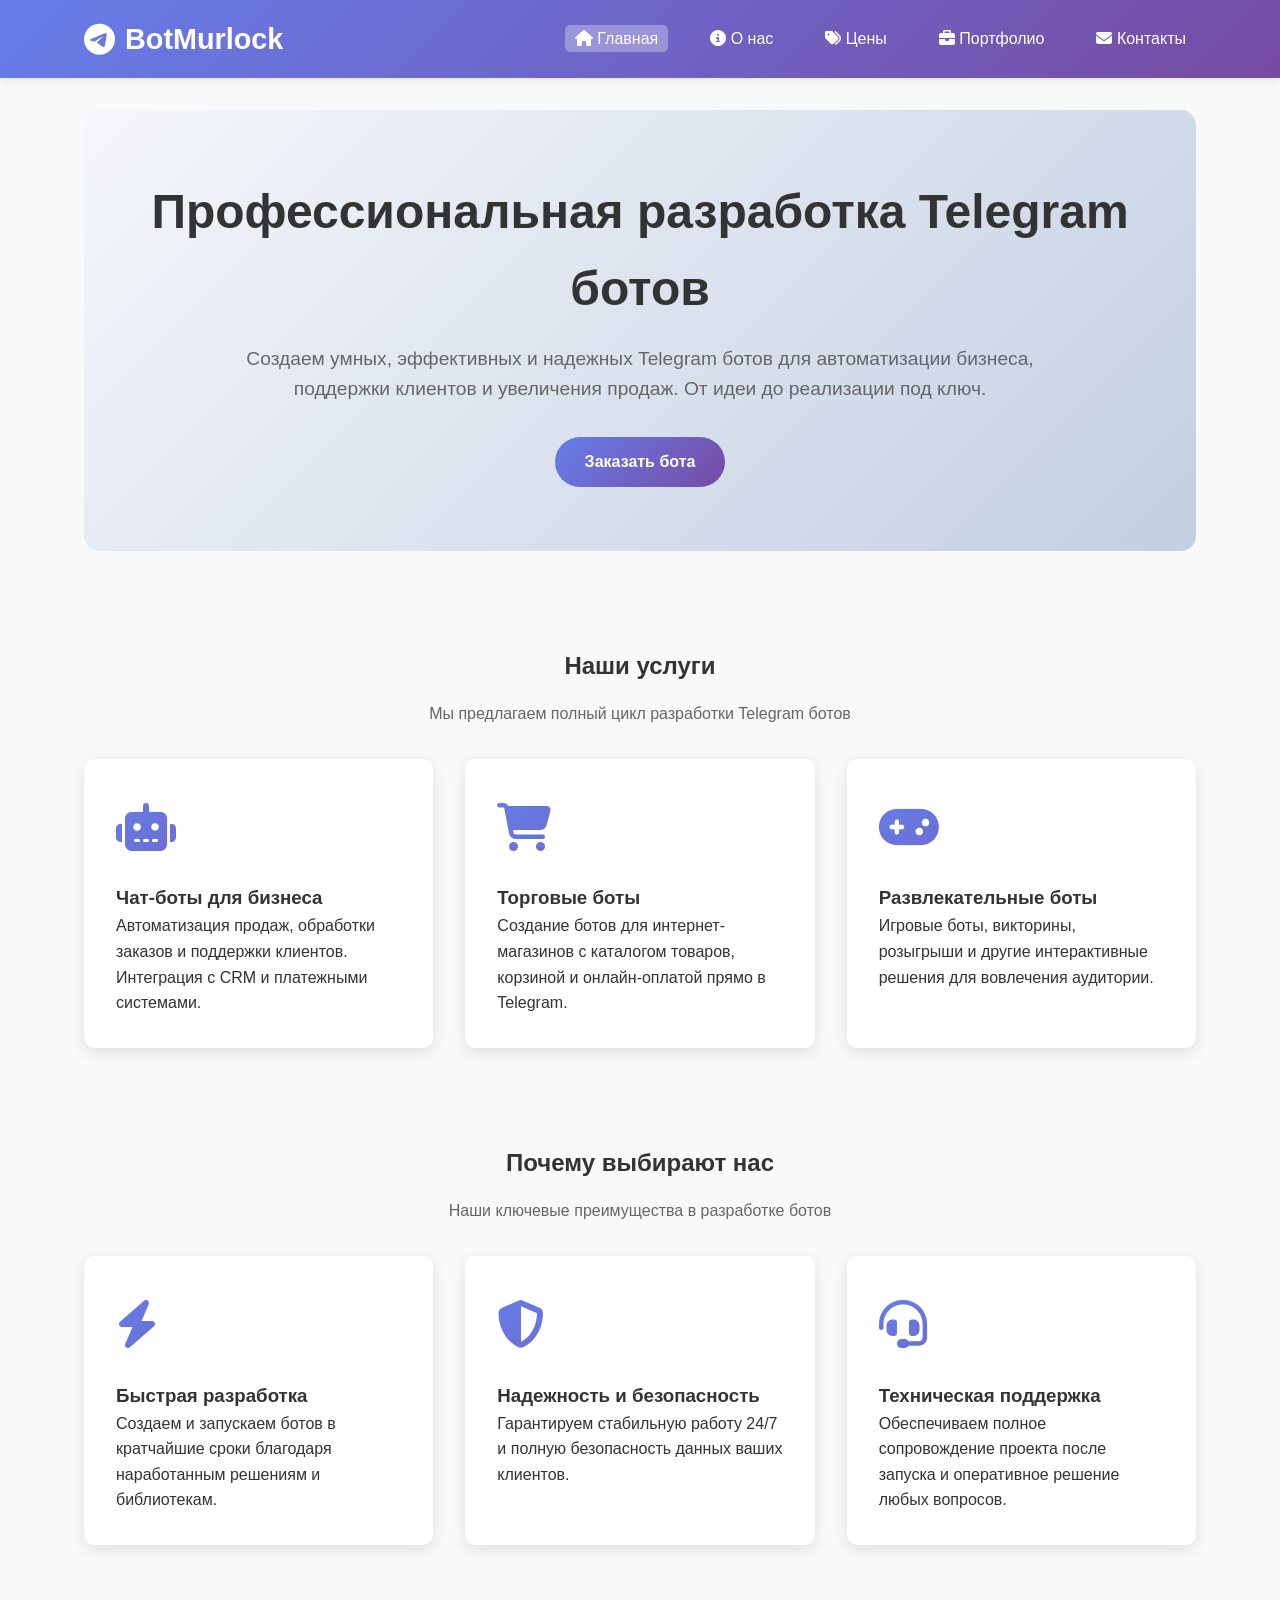
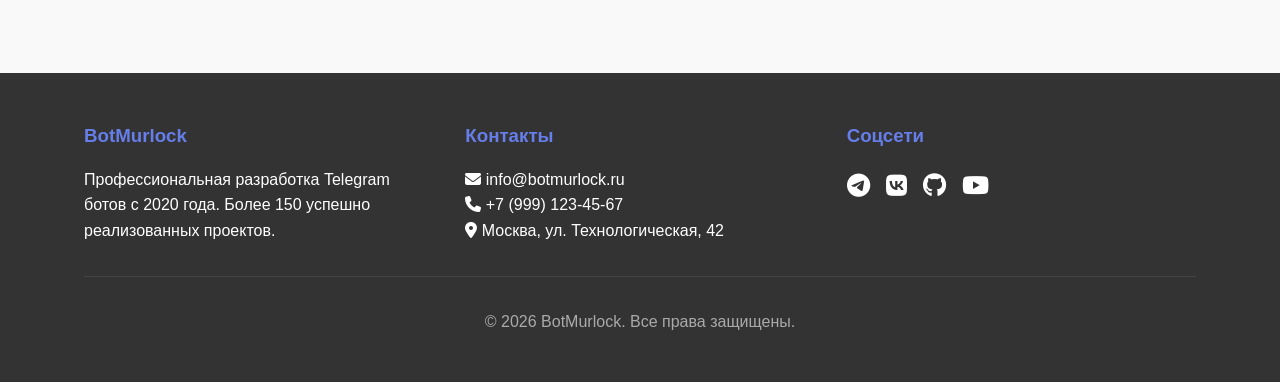
==== commit bc13e222: "Add portfolio nav menu" ====
--- a/index.html
+++ b/index.html
@@ -21,6 +21,7 @@
                     <li><a href="index.html"><i class="fas fa-home"></i> Главная</a></li>
                     <li><a href="about.html"><i class="fas fa-info-circle"></i> О нас</a></li>
                     <li><a href="pricing.html"><i class="fas fa-tags"></i> Цены</a></li>
+                    <li><a href="portfolio.html"><i class="fas fa-briefcase"></i> Портфолио</a></li>
                     <li><a href="contact.html"><i class="fas fa-envelope"></i> Контакты</a></li>
                 </ul>
             </nav>
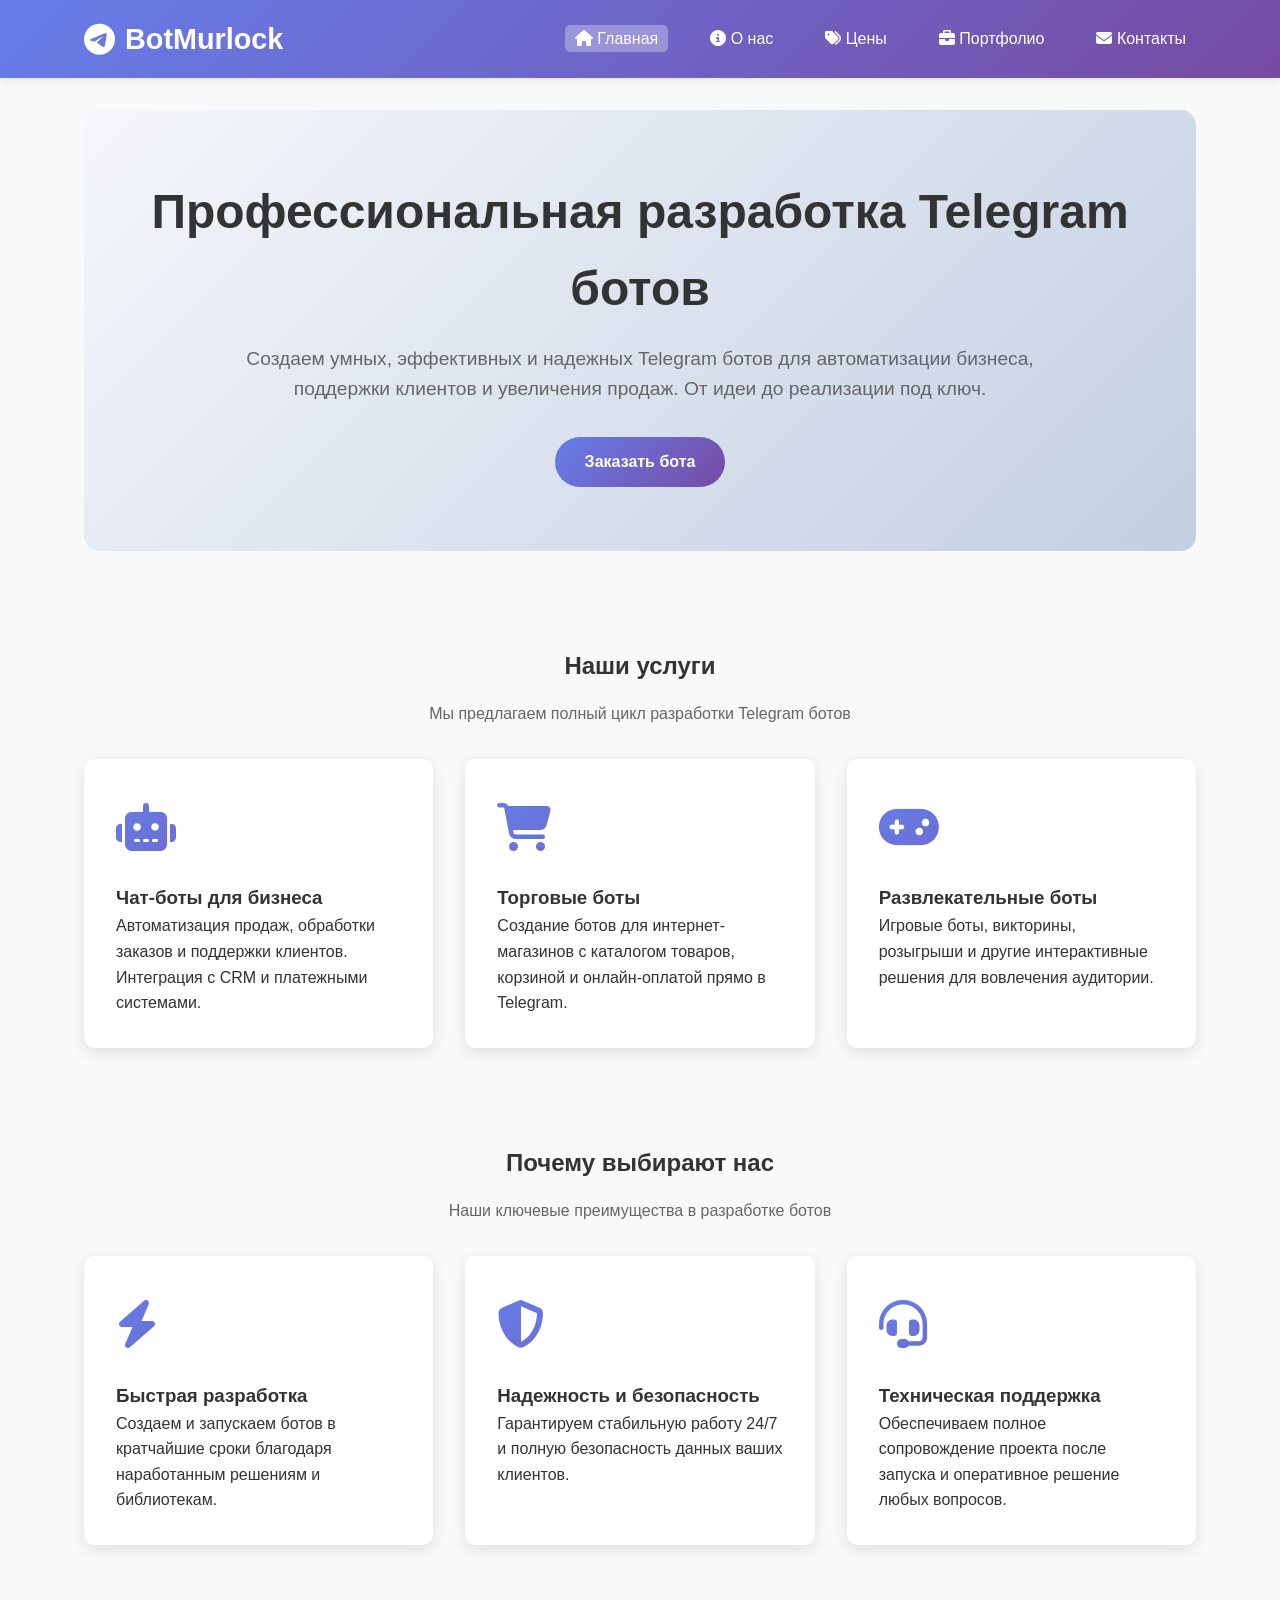
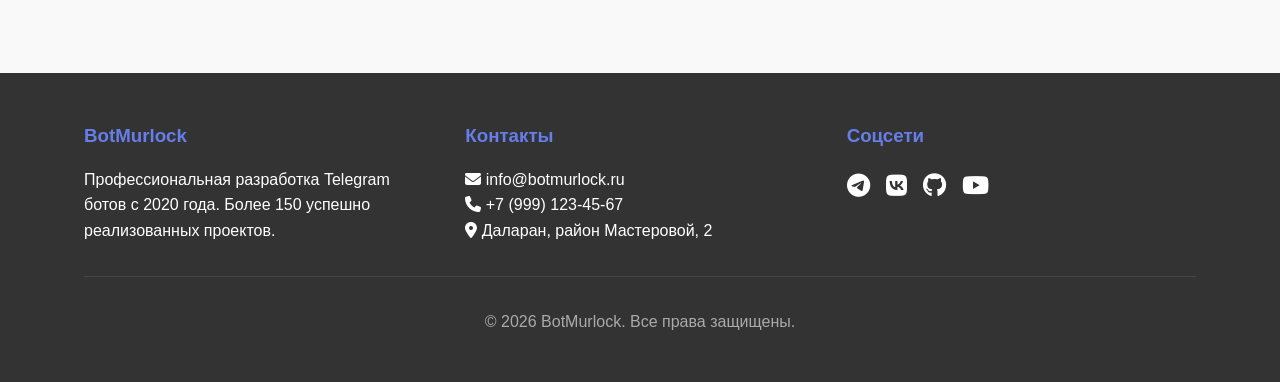
==== commit 2d0ae5e1: "Update main pages" ====
--- a/index.html
+++ b/index.html
@@ -117,7 +117,7 @@
                     <h3>Контакты</h3>
                     <p><i class="fas fa-envelope"></i> info@botmurlock.ru</p>
                     <p><i class="fas fa-phone"></i> +7 (999) 123-45-67</p>
-                    <p><i class="fas fa-map-marker-alt"></i> Москва, ул. Технологическая, 42</p>
+                    <p><i class="fas fa-map-marker-alt"></i> Даларан, район Мастеровой, 2</p>
                 </div>
 
                 <div class="footer-section">
